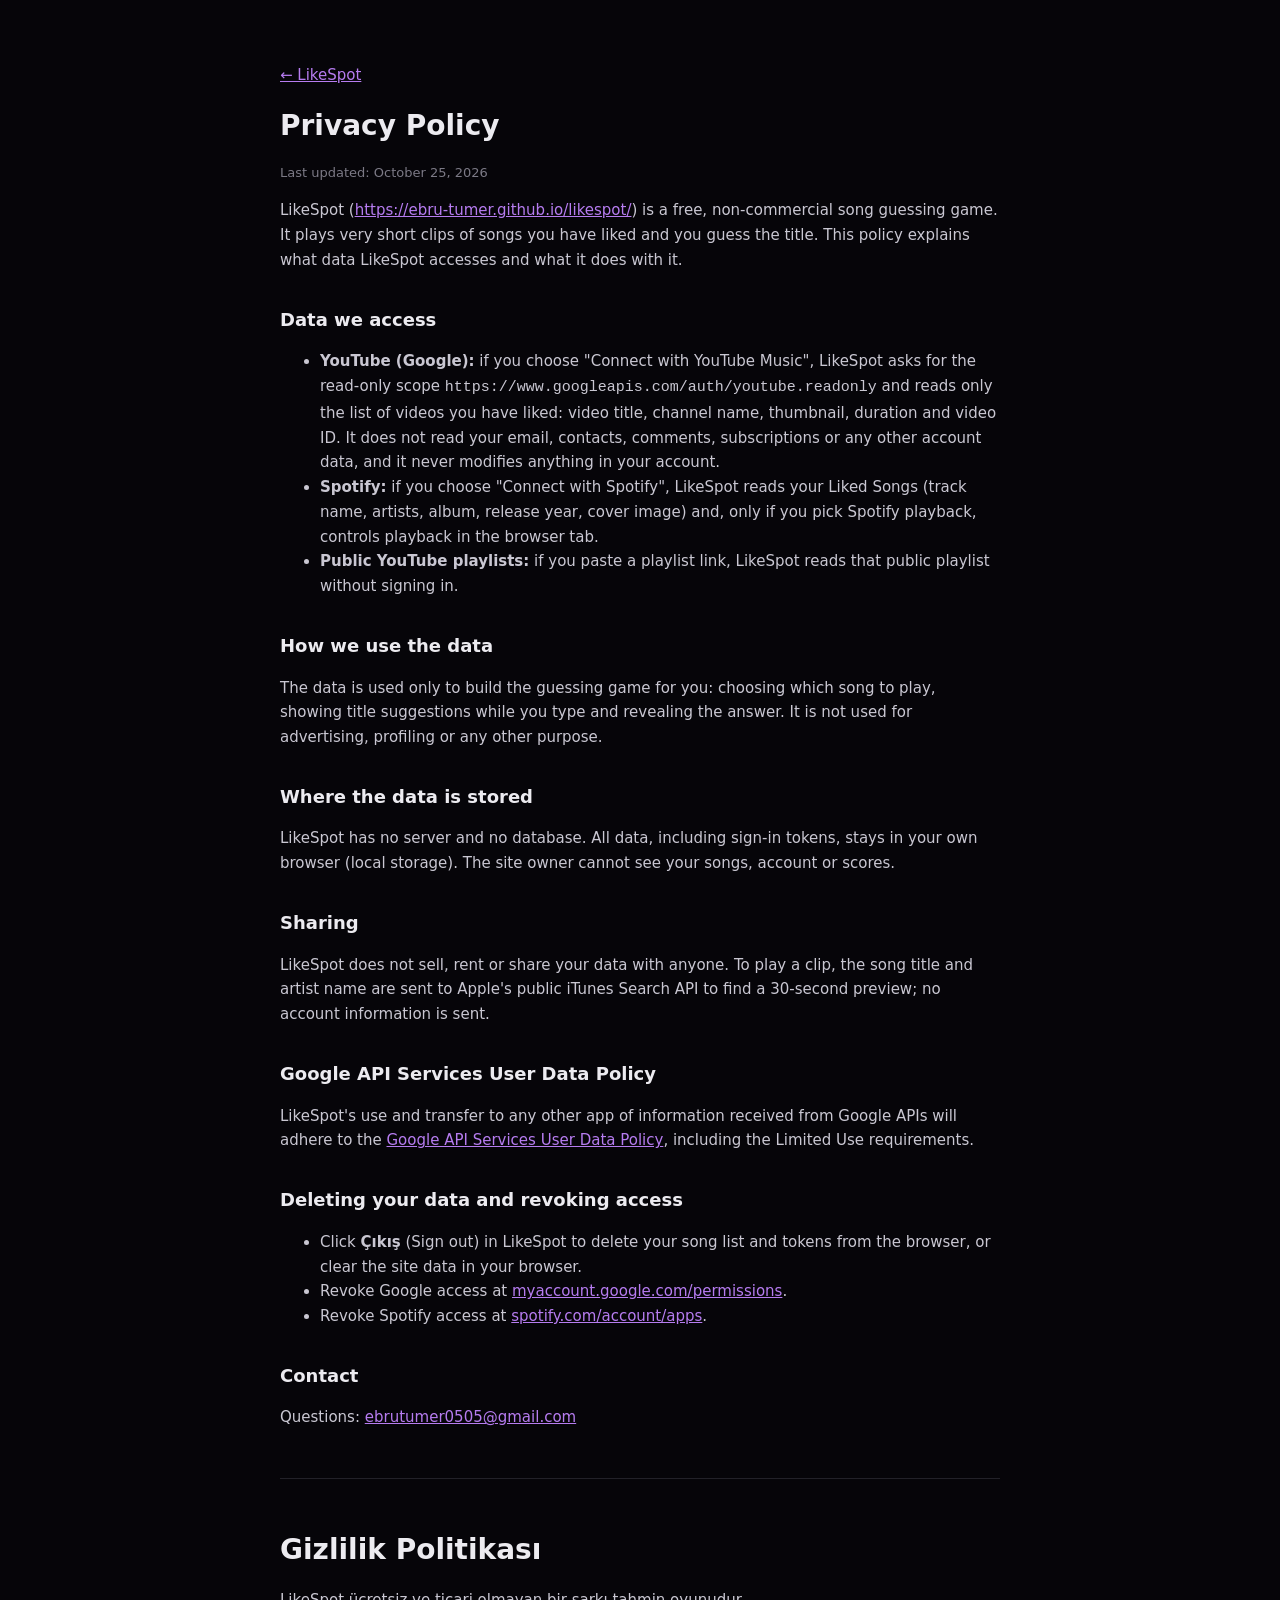
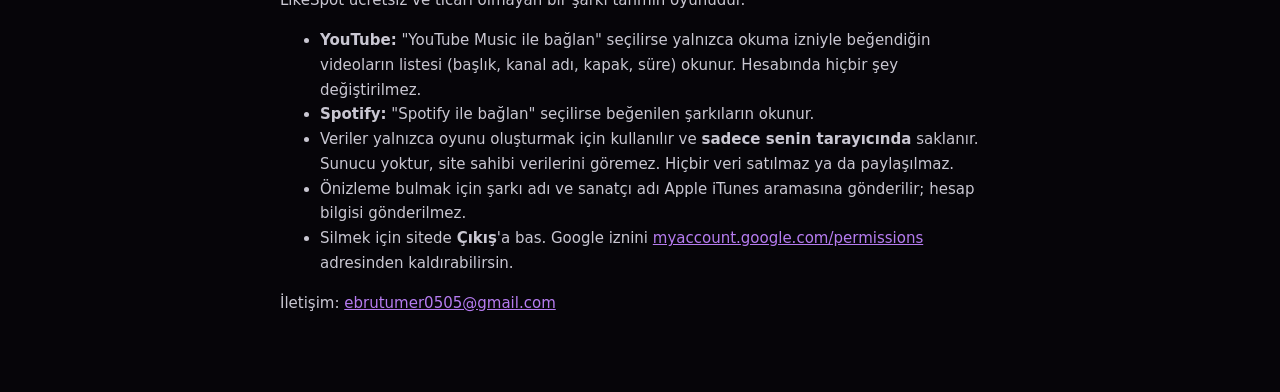
==== privacy.html @ 1c08ed8b "Gizlilik politikası sayfası ekle Google doğrulaması için hangi verilerin okunduğu, nerede saklandığı" ====
<!doctype html>
<html lang="en">
<head>
  <meta charset="utf-8">
  <meta name="viewport" content="width=device-width, initial-scale=1">
  <title>LikeSpot Privacy Policy</title>
  <meta name="description" content="How LikeSpot handles data from Google (YouTube) and Spotify.">
  <style>
    :root { color-scheme: dark; }
    body {
      margin: 0;
      background: #060509;
      color: #ecebf0;
      font: 15px/1.65 system-ui, -apple-system, 'Segoe UI', sans-serif;
    }
    main { max-width: 720px; margin: 0 auto; padding: 48px 16px 64px; }
    h1 { font-size: 28px; margin: 0 0 4px; }
    h2 { font-size: 18px; margin: 32px 0 8px; }
    p, li { color: #c9c7d2; }
    a { color: #b67cf0; }
    .muted { color: #7c7a86; font-size: 13px; }
    hr { border: 0; border-top: 1px solid #222128; margin: 48px 0; }
  </style>
</head>
<body>
<main>
  <p><a href="./">← LikeSpot</a></p>

  <h1>Privacy Policy</h1>
  <p class="muted">Last updated: October 25, 2026</p>

  <p>LikeSpot (<a href="https://ebru-tumer.github.io/likespot/">https://ebru-tumer.github.io/likespot/</a>) is a free,
  non-commercial song guessing game. It plays very short clips of songs you have liked and you guess the title.
  This policy explains what data LikeSpot accesses and what it does with it.</p>

  <h2>Data we access</h2>
  <ul>
    <li><b>YouTube (Google):</b> if you choose "Connect with YouTube Music", LikeSpot asks for the read-only scope
      <code>https://www.googleapis.com/auth/youtube.readonly</code> and reads only the list of videos you have liked:
      video title, channel name, thumbnail, duration and video ID. It does not read your email, contacts, comments,
      subscriptions or any other account data, and it never modifies anything in your account.</li>
    <li><b>Spotify:</b> if you choose "Connect with Spotify", LikeSpot reads your Liked Songs (track name, artists,
      album, release year, cover image) and, only if you pick Spotify playback, controls playback in the browser tab.</li>
    <li><b>Public YouTube playlists:</b> if you paste a playlist link, LikeSpot reads that public playlist without signing in.</li>
  </ul>

  <h2>How we use the data</h2>
  <p>The data is used only to build the guessing game for you: choosing which song to play, showing title
  suggestions while you type and revealing the answer. It is not used for advertising, profiling or any other purpose.</p>

  <h2>Where the data is stored</h2>
  <p>LikeSpot has no server and no database. All data, including sign-in tokens, stays in your own browser
  (local storage). The site owner cannot see your songs, account or scores.</p>

  <h2>Sharing</h2>
  <p>LikeSpot does not sell, rent or share your data with anyone. To play a clip, the song title and artist name
  are sent to Apple's public iTunes Search API to find a 30-second preview; no account information is sent.</p>

  <h2>Google API Services User Data Policy</h2>
  <p>LikeSpot's use and transfer to any other app of information received from Google APIs will adhere to the
  <a href="https://developers.google.com/terms/api-services-user-data-policy">Google API Services User Data Policy</a>,
  including the Limited Use requirements.</p>

  <h2>Deleting your data and revoking access</h2>
  <ul>
    <li>Click <b>Çıkış</b> (Sign out) in LikeSpot to delete your song list and tokens from the browser, or clear the site data in your browser.</li>
    <li>Revoke Google access at <a href="https://myaccount.google.com/permissions">myaccount.google.com/permissions</a>.</li>
    <li>Revoke Spotify access at <a href="https://www.spotify.com/account/apps/">spotify.com/account/apps</a>.</li>
  </ul>

  <h2>Contact</h2>
  <p>Questions: <a href="mailto:ebrutumer0505@gmail.com">ebrutumer0505@gmail.com</a></p>

  <hr>

  <h1>Gizlilik Politikası</h1>
  <p>LikeSpot ücretsiz ve ticari olmayan bir şarkı tahmin oyunudur.</p>
  <ul>
    <li><b>YouTube:</b> "YouTube Music ile bağlan" seçilirse yalnızca okuma izniyle beğendiğin videoların listesi
      (başlık, kanal adı, kapak, süre) okunur. Hesabında hiçbir şey değiştirilmez.</li>
    <li><b>Spotify:</b> "Spotify ile bağlan" seçilirse beğenilen şarkıların okunur.</li>
    <li>Veriler yalnızca oyunu oluşturmak için kullanılır ve <b>sadece senin tarayıcında</b> saklanır. Sunucu yoktur,
      site sahibi verilerini göremez. Hiçbir veri satılmaz ya da paylaşılmaz.</li>
    <li>Önizleme bulmak için şarkı adı ve sanatçı adı Apple iTunes aramasına gönderilir; hesap bilgisi gönderilmez.</li>
    <li>Silmek için sitede <b>Çıkış</b>'a bas. Google iznini
      <a href="https://myaccount.google.com/permissions">myaccount.google.com/permissions</a> adresinden kaldırabilirsin.</li>
  </ul>
  <p>İletişim: <a href="mailto:ebrutumer0505@gmail.com">ebrutumer0505@gmail.com</a></p>
</main>
</body>
</html>
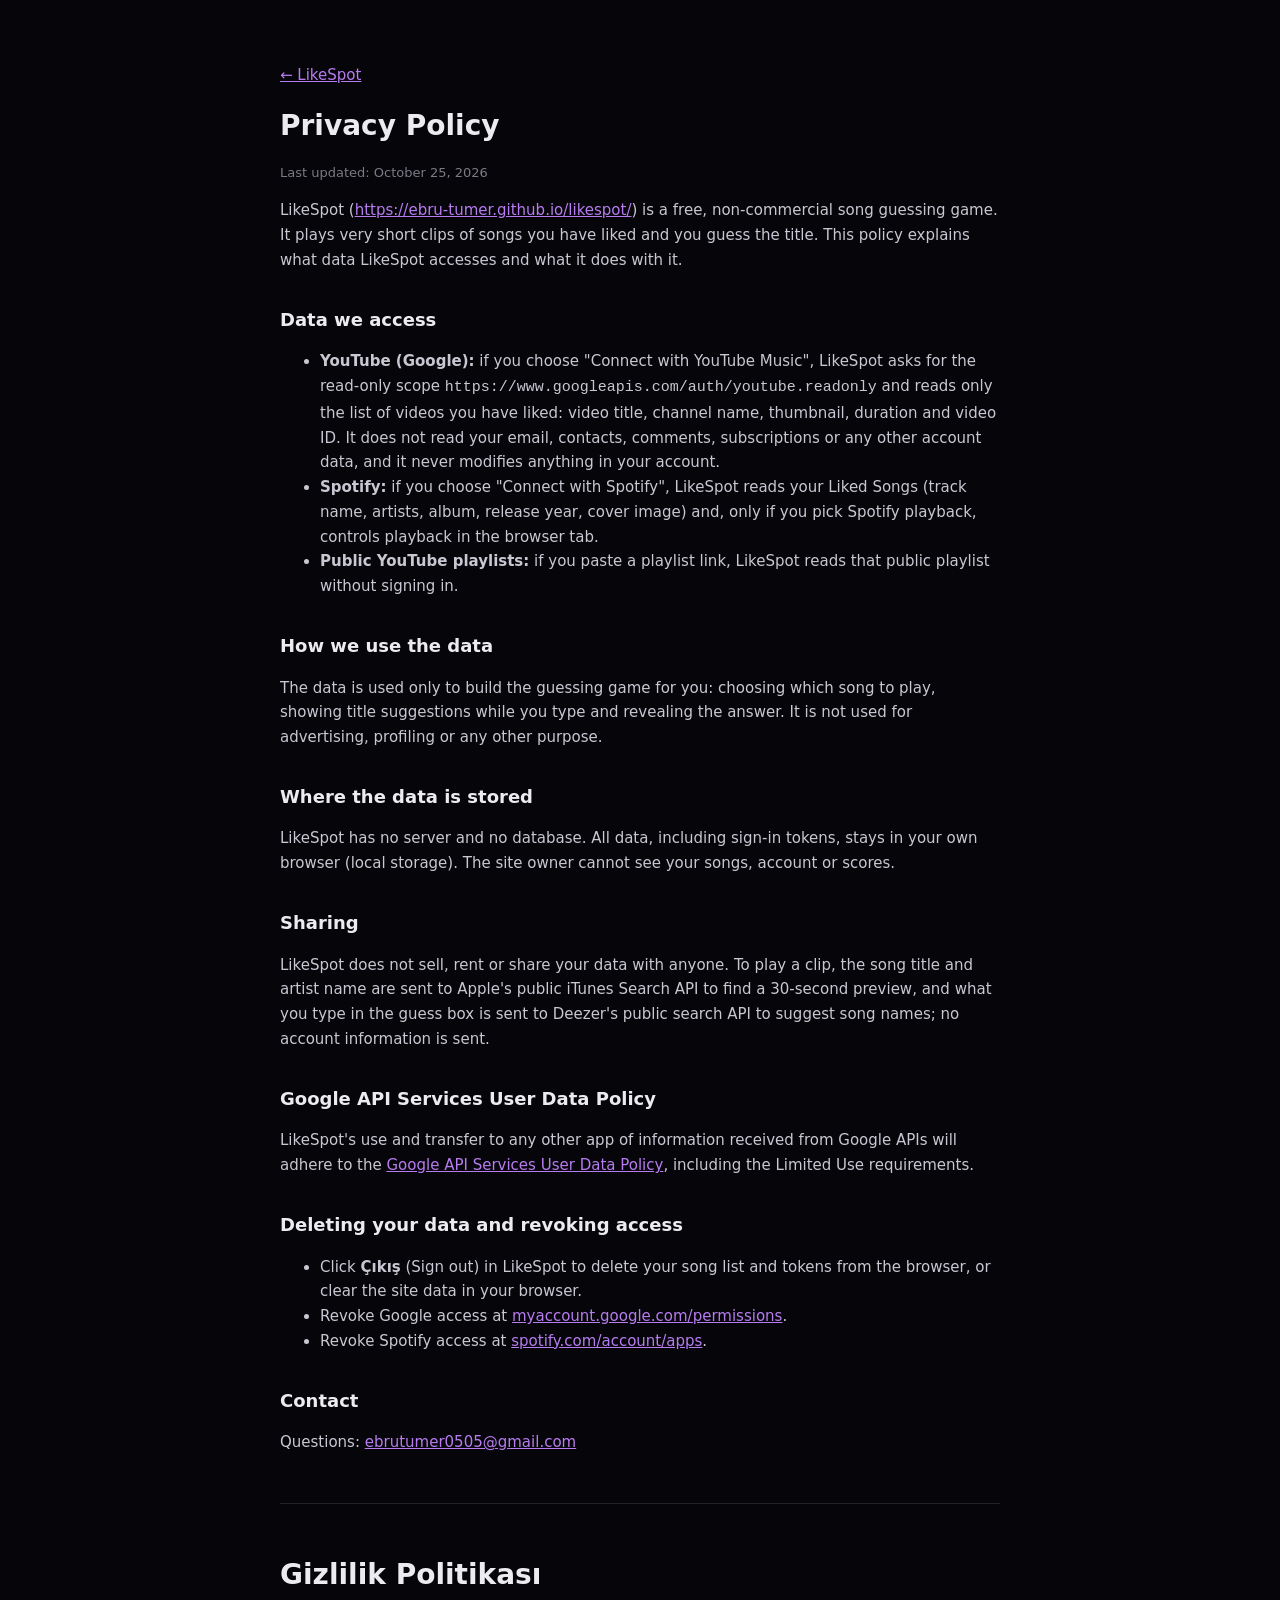
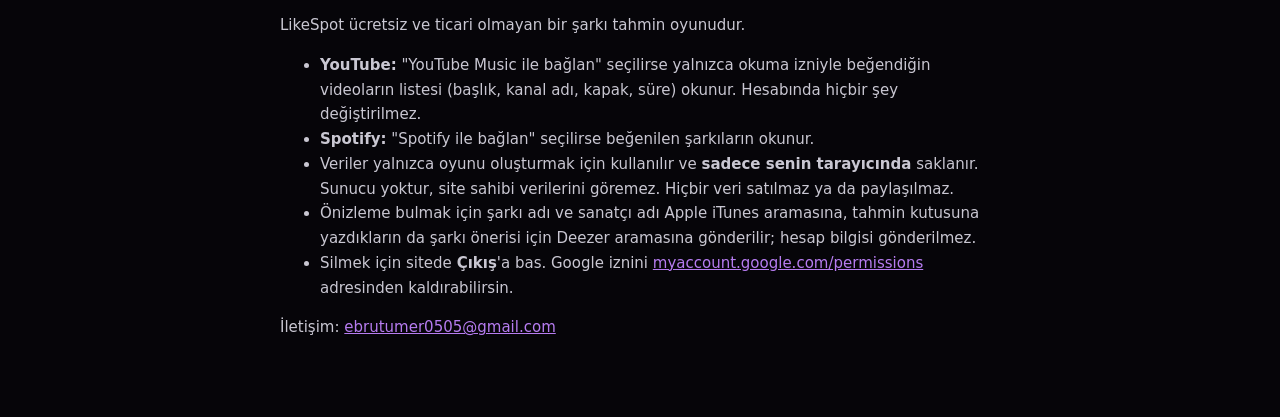
==== commit 81b06e0a: "Bilinen şarkıdan sonra zorluk artsın, öneriler tüm şarkılardan gelsin - Doğru tahminden sonra "Sonra" ====
--- a/privacy.html
+++ b/privacy.html
@@ -54,7 +54,7 @@
 
   <h2>Sharing</h2>
   <p>LikeSpot does not sell, rent or share your data with anyone. To play a clip, the song title and artist name
-  are sent to Apple's public iTunes Search API to find a 30-second preview; no account information is sent.</p>
+  are sent to Apple's public iTunes Search API to find a 30-second preview, and what you type in the guess box is sent to Deezer's public search API to suggest song names; no account information is sent.</p>
 
   <h2>Google API Services User Data Policy</h2>
   <p>LikeSpot's use and transfer to any other app of information received from Google APIs will adhere to the
@@ -81,7 +81,7 @@
     <li><b>Spotify:</b> "Spotify ile bağlan" seçilirse beğenilen şarkıların okunur.</li>
     <li>Veriler yalnızca oyunu oluşturmak için kullanılır ve <b>sadece senin tarayıcında</b> saklanır. Sunucu yoktur,
       site sahibi verilerini göremez. Hiçbir veri satılmaz ya da paylaşılmaz.</li>
-    <li>Önizleme bulmak için şarkı adı ve sanatçı adı Apple iTunes aramasına gönderilir; hesap bilgisi gönderilmez.</li>
+    <li>Önizleme bulmak için şarkı adı ve sanatçı adı Apple iTunes aramasına, tahmin kutusuna yazdıkların da şarkı önerisi için Deezer aramasına gönderilir; hesap bilgisi gönderilmez.</li>
     <li>Silmek için sitede <b>Çıkış</b>'a bas. Google iznini
       <a href="https://myaccount.google.com/permissions">myaccount.google.com/permissions</a> adresinden kaldırabilirsin.</li>
   </ul>
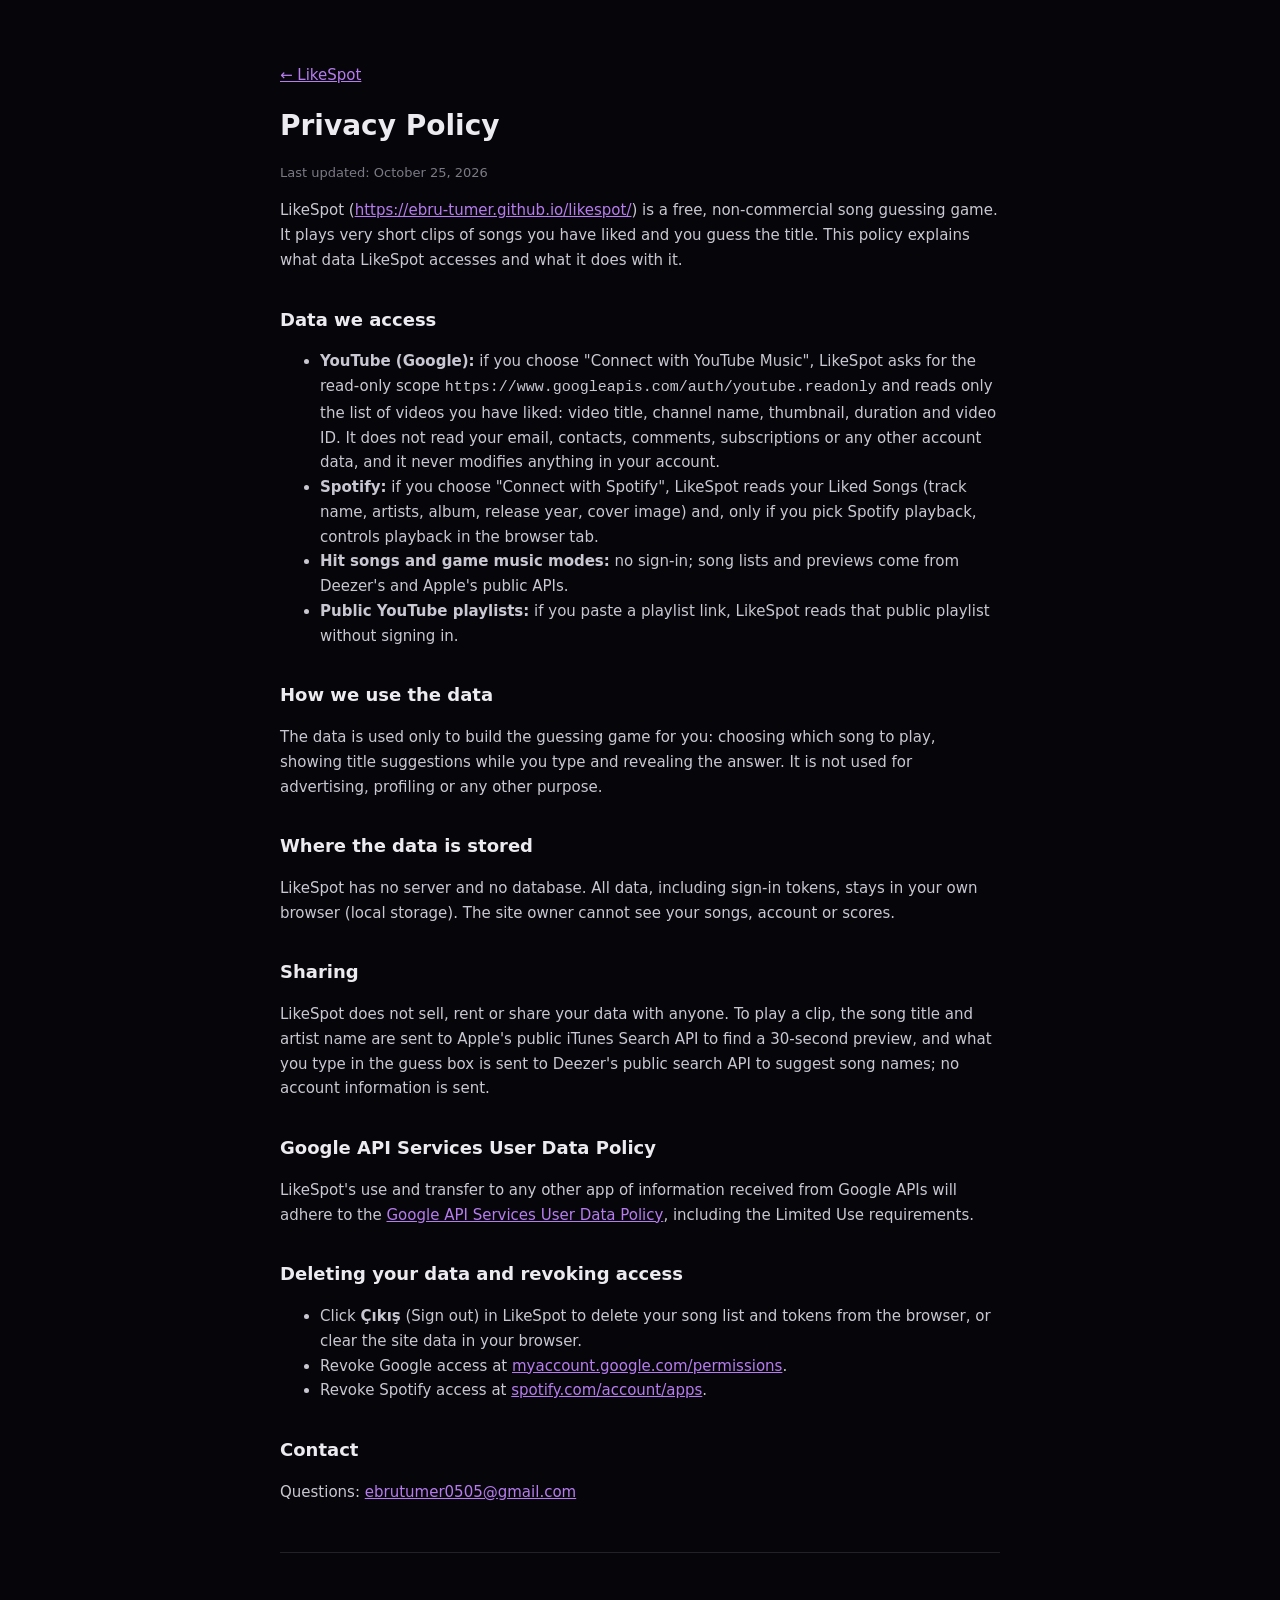
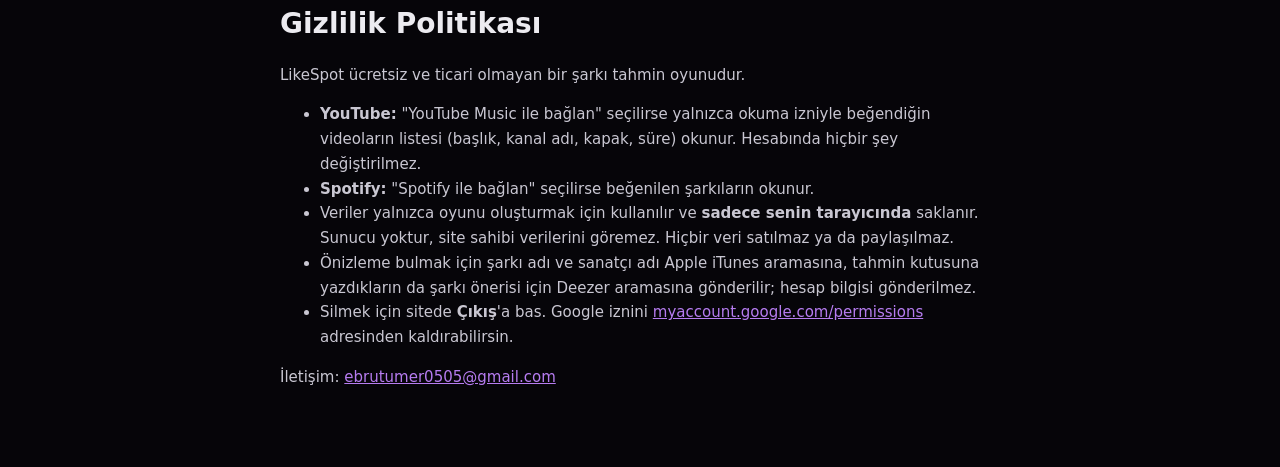
==== commit 64f1ec8b: "Hesapsız "Hit şarkılar" modu: tür ve dönem seçerek oyna - Giriş ekranında "Hesapsız oyna: tür ve dön" ====
--- a/privacy.html
+++ b/privacy.html
@@ -41,6 +41,7 @@
       subscriptions or any other account data, and it never modifies anything in your account.</li>
     <li><b>Spotify:</b> if you choose "Connect with Spotify", LikeSpot reads your Liked Songs (track name, artists,
       album, release year, cover image) and, only if you pick Spotify playback, controls playback in the browser tab.</li>
+    <li><b>Hit songs and game music modes:</b> no sign-in; song lists and previews come from Deezer's and Apple's public APIs.</li>
     <li><b>Public YouTube playlists:</b> if you paste a playlist link, LikeSpot reads that public playlist without signing in.</li>
   </ul>
 
